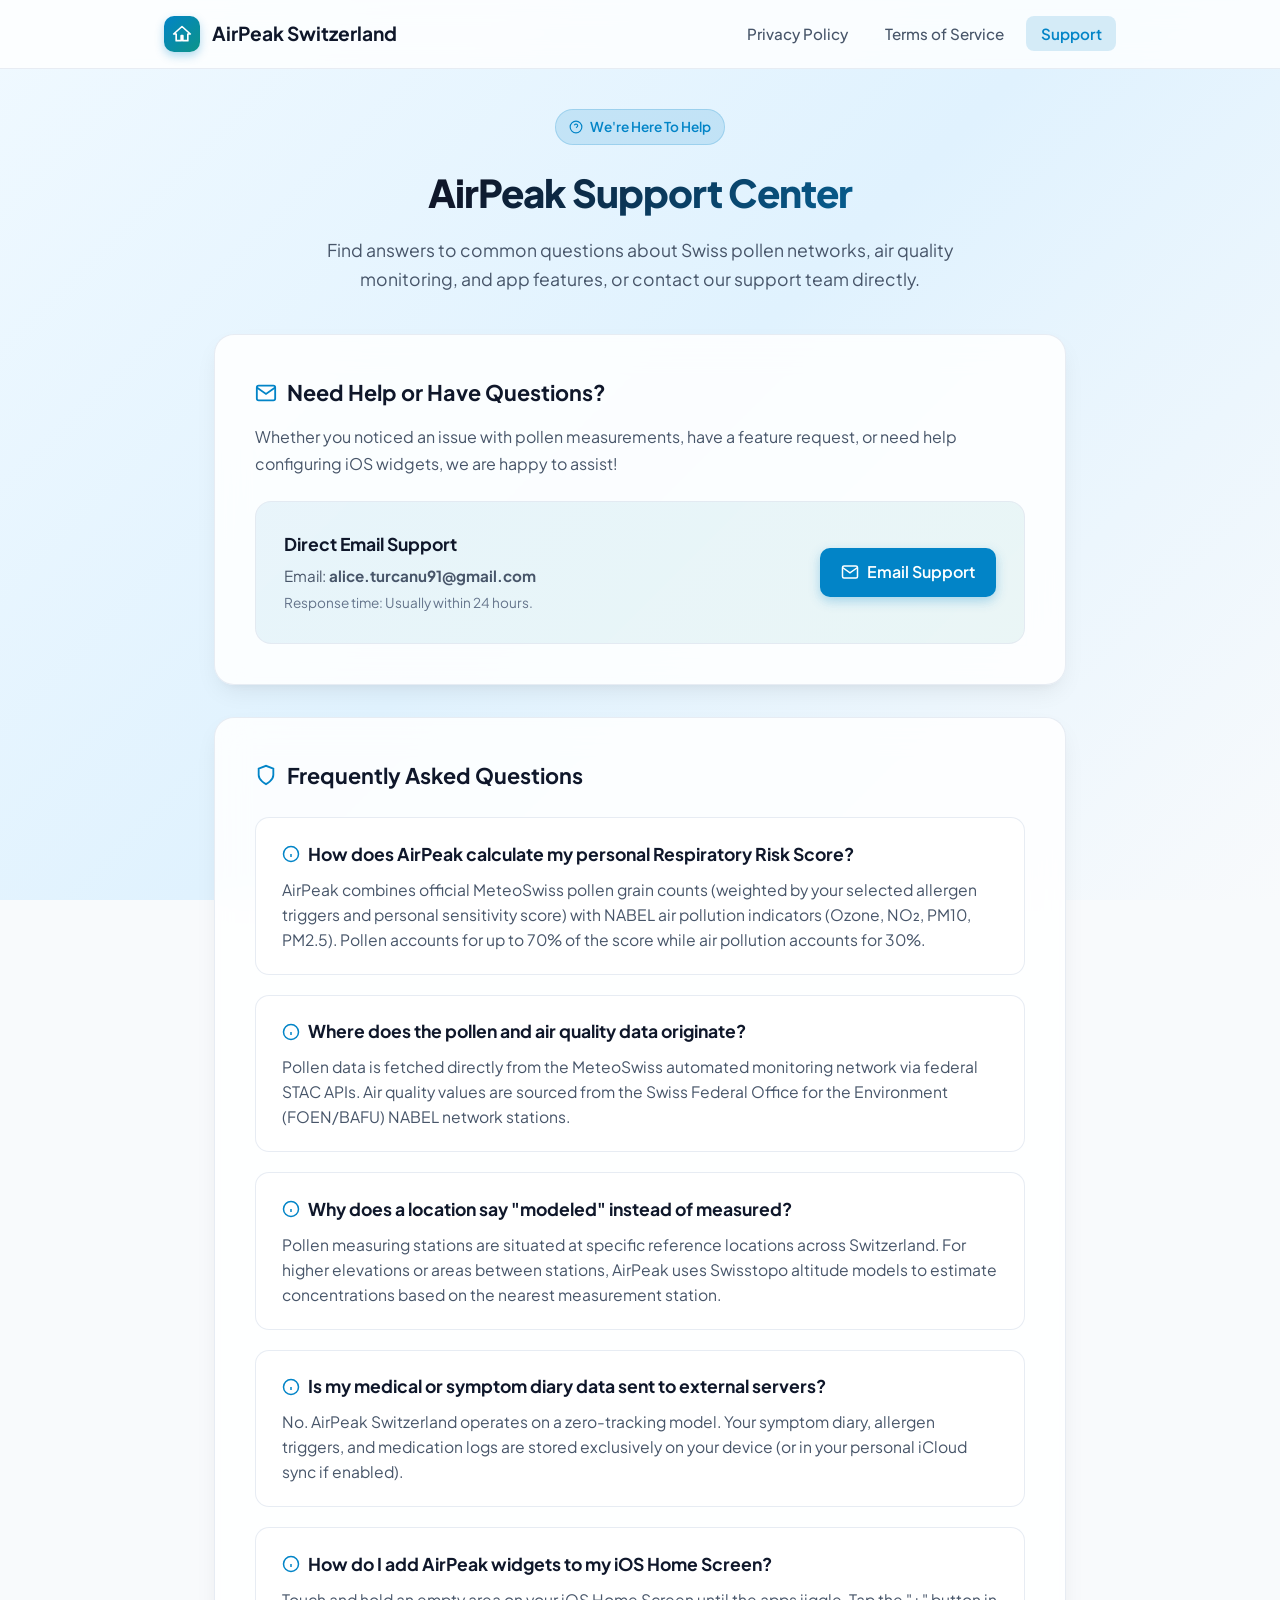
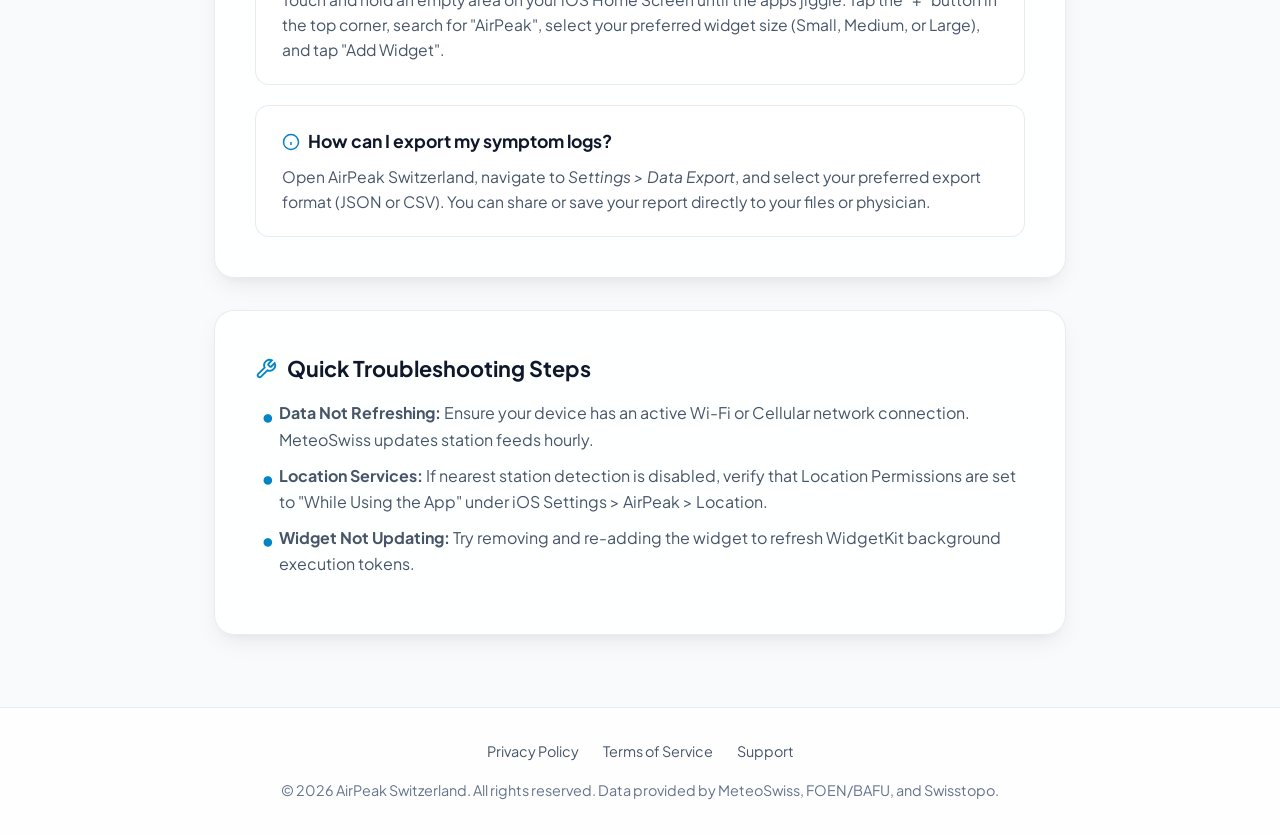
==== support.html @ 3ea510e7 "Add files via upload" ====
<!DOCTYPE html>
<html lang="en">
<head>
  <meta charset="UTF-8">
  <meta name="viewport" content="width=device-width, initial-scale=1.0">
  <title>Support Center - AirPeak Switzerland</title>
  <meta name="description" content="Get support for AirPeak Switzerland. FAQs, troubleshooting guides, pollen data information, and direct contact with the developer.">
  <link rel="stylesheet" href="styles.css">
  <link rel="preconnect" href="https://fonts.googleapis.com">
  <link rel="preconnect" href="https://fonts.gstatic.com" crossorigin>
  <link href="https://fonts.googleapis.com/css2?family=Plus+Jakarta+Sans:wght@400;500;600;700;800&display=swap" rel="stylesheet">
</head>
<body>

  <header>
    <div class="nav-container">
      <a href="privacy.html" class="brand">
        <div class="brand-icon">
          <svg viewBox="0 0 24 24">
            <path d="M12 3L2 12h3v8h6v-6h2v6h6v-8h3L12 3z"/>
          </svg>
        </div>
        <span>AirPeak Switzerland</span>
      </a>
      <nav>
        <ul class="nav-links">
          <li><a href="privacy.html">Privacy Policy</a></li>
          <li><a href="terms.html">Terms of Service</a></li>
          <li><a href="support.html" class="active">Support</a></li>
        </ul>
      </nav>
    </div>
  </header>

  <main>
    <section class="hero-section">
      <div class="badge">
        <svg viewBox="0 0 24 24" fill="none" stroke="currentColor" stroke-width="2">
          <circle cx="12" cy="12" r="10"/>
          <path d="M9.09 9a3 3 0 0 1 5.83 1c0 2-3 3-3 3"/>
          <line x1="12" y1="17" x2="12.01" y2="17"/>
        </svg>
        We're Here To Help
      </div>
      <h1 class="hero-title">AirPeak Support Center</h1>
      <p class="hero-subtitle">Find answers to common questions about Swiss pollen networks, air quality monitoring, and app features, or contact our support team directly.</p>
    </section>

    <!-- Direct Contact Card -->
    <div class="content-card">
      <div class="section-block">
        <h2>
          <svg viewBox="0 0 24 24" fill="none" stroke="currentColor" stroke-width="2">
            <path d="M4 4h16c1.1 0 2 .9 2 2v12c0 1.1-.9 2-2 2H4c-1.1 0-2-.9-2-2V6c0-1.1.9-2 2-2z"/>
            <polyline points="22,6 12,13 2,6"/>
          </svg>
          Need Help or Have Questions?
        </h2>
        <p>Whether you noticed an issue with pollen measurements, have a feature request, or need help configuring iOS widgets, we are happy to assist!</p>
        
        <div class="contact-card">
          <div class="contact-info">
            <h3>Direct Email Support</h3>
            <p>Email: <strong>alice.turcanu91@gmail.com</strong></p>
            <p style="font-size: 0.85rem; color: var(--text-subtle); margin-top: 0.25rem;">Response time: Usually within 24 hours.</p>
          </div>
          <a href="mailto:alice.turcanu91@gmail.com?subject=AirPeak%20Switzerland%20Support%20Request" class="contact-btn">
            <svg viewBox="0 0 24 24">
              <path d="M4 4h16c1.1 0 2 .9 2 2v12c0 1.1-.9 2-2 2H4c-1.1 0-2-.9-2-2V6c0-1.1.9-2 2-2z"/>
              <polyline points="22,6 12,13 2,6"/>
            </svg>
            Email Support
          </a>
        </div>
      </div>
    </div>

    <!-- FAQ Section -->
    <div class="content-card">
      <div class="section-block">
        <h2>
          <svg viewBox="0 0 24 24" fill="none" stroke="currentColor" stroke-width="2">
            <path d="M12 22s8-4 8-10V5l-8-3-8 3v7c0 6 8 10 8 10z"/>
          </svg>
          Frequently Asked Questions
        </h2>

        <div class="faq-grid">
          <div class="faq-item">
            <div class="faq-question">
              <svg viewBox="0 0 24 24" fill="none" stroke="currentColor" stroke-width="2">
                <circle cx="12" cy="12" r="10"/>
                <line x1="12" y1="16" x2="12" y2="12"/>
                <line x1="12" y1="8" x2="12.01" y2="8"/>
              </svg>
              How does AirPeak calculate my personal Respiratory Risk Score?
            </div>
            <div class="faq-answer">
              AirPeak combines official MeteoSwiss pollen grain counts (weighted by your selected allergen triggers and personal sensitivity score) with NABEL air pollution indicators (Ozone, NO₂, PM10, PM2.5). Pollen accounts for up to 70% of the score while air pollution accounts for 30%.
            </div>
          </div>

          <div class="faq-item">
            <div class="faq-question">
              <svg viewBox="0 0 24 24" fill="none" stroke="currentColor" stroke-width="2">
                <circle cx="12" cy="12" r="10"/>
                <line x1="12" y1="16" x2="12" y2="12"/>
                <line x1="12" y1="8" x2="12.01" y2="8"/>
              </svg>
              Where does the pollen and air quality data originate?
            </div>
            <div class="faq-answer">
              Pollen data is fetched directly from the MeteoSwiss automated monitoring network via federal STAC APIs. Air quality values are sourced from the Swiss Federal Office for the Environment (FOEN/BAFU) NABEL network stations.
            </div>
          </div>

          <div class="faq-item">
            <div class="faq-question">
              <svg viewBox="0 0 24 24" fill="none" stroke="currentColor" stroke-width="2">
                <circle cx="12" cy="12" r="10"/>
                <line x1="12" y1="16" x2="12" y2="12"/>
                <line x1="12" y1="8" x2="12.01" y2="8"/>
              </svg>
              Why does a location say "modeled" instead of measured?
            </div>
            <div class="faq-answer">
              Pollen measuring stations are situated at specific reference locations across Switzerland. For higher elevations or areas between stations, AirPeak uses Swisstopo altitude models to estimate concentrations based on the nearest measurement station.
            </div>
          </div>

          <div class="faq-item">
            <div class="faq-question">
              <svg viewBox="0 0 24 24" fill="none" stroke="currentColor" stroke-width="2">
                <circle cx="12" cy="12" r="10"/>
                <line x1="12" y1="16" x2="12" y2="12"/>
                <line x1="12" y1="8" x2="12.01" y2="8"/>
              </svg>
              Is my medical or symptom diary data sent to external servers?
            </div>
            <div class="faq-answer">
              No. AirPeak Switzerland operates on a zero-tracking model. Your symptom diary, allergen triggers, and medication logs are stored exclusively on your device (or in your personal iCloud sync if enabled).
            </div>
          </div>

          <div class="faq-item">
            <div class="faq-question">
              <svg viewBox="0 0 24 24" fill="none" stroke="currentColor" stroke-width="2">
                <circle cx="12" cy="12" r="10"/>
                <line x1="12" y1="16" x2="12" y2="12"/>
                <line x1="12" y1="8" x2="12.01" y2="8"/>
              </svg>
              How do I add AirPeak widgets to my iOS Home Screen?
            </div>
            <div class="faq-answer">
              Touch and hold an empty area on your iOS Home Screen until the apps jiggle. Tap the "+" button in the top corner, search for "AirPeak", select your preferred widget size (Small, Medium, or Large), and tap "Add Widget".
            </div>
          </div>

          <div class="faq-item">
            <div class="faq-question">
              <svg viewBox="0 0 24 24" fill="none" stroke="currentColor" stroke-width="2">
                <circle cx="12" cy="12" r="10"/>
                <line x1="12" y1="16" x2="12" y2="12"/>
                <line x1="12" y1="8" x2="12.01" y2="8"/>
              </svg>
              How can I export my symptom logs?
            </div>
            <div class="faq-answer">
              Open AirPeak Switzerland, navigate to <em>Settings &gt; Data Export</em>, and select your preferred export format (JSON or CSV). You can share or save your report directly to your files or physician.
            </div>
          </div>
        </div>
      </div>
    </div>

    <!-- Troubleshooting Guide -->
    <div class="content-card">
      <div class="section-block">
        <h2>
          <svg viewBox="0 0 24 24" fill="none" stroke="currentColor" stroke-width="2">
            <path d="M14.7 6.3a1 1 0 0 0 0 1.4l1.6 1.6a1 1 0 0 0 1.4 0l3.77-3.77a6 6 0 0 1-7.94 7.94l-6.91 6.91a2.12 2.12 0 0 1-3-3l6.91-6.91a6 6 0 0 1 7.94-7.94l-3.76 3.76z"/>
          </svg>
          Quick Troubleshooting Steps
        </h2>
        <ul>
          <li><strong>Data Not Refreshing:</strong> Ensure your device has an active Wi-Fi or Cellular network connection. MeteoSwiss updates station feeds hourly.</li>
          <li><strong>Location Services:</strong> If nearest station detection is disabled, verify that Location Permissions are set to "While Using the App" under iOS Settings &gt; AirPeak &gt; Location.</li>
          <li><strong>Widget Not Updating:</strong> Try removing and re-adding the widget to refresh WidgetKit background execution tokens.</li>
        </ul>
      </div>
    </div>
  </main>

  <footer>
    <div class="footer-container">
      <div class="footer-links">
        <a href="privacy.html">Privacy Policy</a>
        <a href="terms.html">Terms of Service</a>
        <a href="support.html">Support</a>
      </div>
      <p>&copy; 2026 AirPeak Switzerland. All rights reserved. Data provided by MeteoSwiss, FOEN/BAFU, and Swisstopo.</p>
    </div>
  </footer>

</body>
</html>
---- styles.css ----
/* AirPeak Switzerland - Web Document Styles */

:root {
  --font-family: 'Plus Jakarta Sans', -apple-system, BlinkMacSystemFont, 'Segoe UI', Roboto, Helvetica, Arial, sans-serif;
  
  /* Color Palette - Light Mode */
  --bg-color: #f8fafc;
  --bg-gradient: linear-gradient(135deg, #f0f9ff 0%, #e0f2fe 50%, #f8fafc 100%);
  --card-bg: rgba(255, 255, 255, 0.85);
  --card-border: rgba(226, 232, 240, 0.8);
  --text-main: #0f172a;
  --text-muted: #475569;
  --text-subtle: #64748b;
  
  /* Accents */
  --primary: #0284c7;
  --primary-hover: #0369a1;
  --primary-glow: rgba(2, 132, 199, 0.15);
  --accent-teal: #0d9488;
  --accent-green: #10b981;
  --header-bg: rgba(255, 255, 255, 0.8);

  /* Shadows */
  --shadow-sm: 0 1px 2px 0 rgba(0, 0, 0, 0.05);
  --shadow-md: 0 4px 6px -1px rgba(0, 0, 0, 0.07), 0 2px 4px -2px rgba(0, 0, 0, 0.05);
  --shadow-lg: 0 10px 25px -5px rgba(0, 0, 0, 0.08), 0 8px 10px -6px rgba(0, 0, 0, 0.04);
}

@media (prefers-color-scheme: dark) {
  :root {
    --bg-color: #0b1329;
    --bg-gradient: linear-gradient(135deg, #0b1329 0%, #0f172a 60%, #1e293b 100%);
    --card-bg: rgba(30, 41, 59, 0.75);
    --card-border: rgba(51, 65, 85, 0.7);
    --text-main: #f8fafc;
    --text-muted: #cbd5e1;
    --text-subtle: #94a3b8;
    
    --primary: #38bdf8;
    --primary-hover: #7dd3fc;
    --primary-glow: rgba(56, 189, 248, 0.15);
    --accent-teal: #2dd4bf;
    --accent-green: #34d399;
    --header-bg: rgba(15, 23, 42, 0.8);

    --shadow-sm: 0 1px 2px 0 rgba(0, 0, 0, 0.3);
    --shadow-md: 0 4px 6px -1px rgba(0, 0, 0, 0.4);
    --shadow-lg: 0 10px 25px -5px rgba(0, 0, 0, 0.5);
  }
}

* {
  box-sizing: border-box;
  margin: 0;
  padding: 0;
}

body {
  font-family: var(--font-family);
  background: var(--bg-color);
  background-image: var(--bg-gradient);
  background-attachment: fixed;
  color: var(--text-main);
  line-height: 1.65;
  min-height: 100vh;
  display: flex;
  flex-direction: column;
}

/* Header & Nav */
header {
  position: sticky;
  top: 0;
  z-index: 100;
  backdrop-filter: blur(12px);
  -webkit-backdrop-filter: blur(12px);
  background-color: var(--header-bg);
  border-bottom: 1px solid var(--card-border);
  transition: all 0.3s ease;
}

.nav-container {
  max-width: 1000px;
  margin: 0 auto;
  padding: 1rem 1.5rem;
  display: flex;
  justify-content: space-between;
  align-items: center;
}

.brand {
  display: flex;
  align-items: center;
  gap: 0.75rem;
  text-decoration: none;
  color: var(--text-main);
  font-weight: 700;
  font-size: 1.2rem;
}

.brand-icon {
  width: 36px;
  height: 36px;
  background: linear-gradient(135deg, #0284c7, #0d9488);
  border-radius: 10px;
  display: flex;
  align-items: center;
  justify-content: center;
  color: white;
  box-shadow: 0 4px 10px rgba(2, 132, 199, 0.3);
}

.brand-icon svg {
  width: 20px;
  height: 20px;
  fill: none;
  stroke: currentColor;
  stroke-width: 2;
  stroke-linecap: round;
  stroke-linejoin: round;
}

.nav-links {
  display: flex;
  gap: 0.5rem;
  list-style: none;
}

.nav-links a {
  text-decoration: none;
  color: var(--text-muted);
  font-weight: 500;
  font-size: 0.95rem;
  padding: 0.5rem 0.9rem;
  border-radius: 8px;
  transition: all 0.2s ease;
}

.nav-links a:hover {
  color: var(--primary);
  background: var(--primary-glow);
}

.nav-links a.active {
  color: var(--primary);
  background: var(--primary-glow);
  font-weight: 600;
}

/* Container */
main {
  flex: 1;
  max-width: 900px;
  width: 100%;
  margin: 2.5rem auto;
  padding: 0 1.5rem;
}

/* Page Header */
.hero-section {
  text-align: center;
  margin-bottom: 2.5rem;
  animation: fadeIn 0.6s ease-out;
}

.badge {
  display: inline-flex;
  align-items: center;
  gap: 0.4rem;
  padding: 0.35rem 0.85rem;
  background: var(--primary-glow);
  color: var(--primary);
  border-radius: 50px;
  font-size: 0.85rem;
  font-weight: 600;
  margin-bottom: 1rem;
  border: 1px solid rgba(2, 132, 199, 0.2);
}

.badge svg {
  width: 14px;
  height: 14px;
}

.hero-title {
  font-size: 2.4rem;
  font-weight: 800;
  letter-spacing: -0.025em;
  margin-bottom: 0.75rem;
  background: linear-gradient(135deg, var(--text-main) 30%, var(--primary));
  -webkit-background-clip: text;
  -webkit-text-fill-color: transparent;
}

.hero-subtitle {
  color: var(--text-muted);
  font-size: 1.1rem;
  max-width: 650px;
  margin: 0 auto;
}

/* Card Content */
.content-card {
  background: var(--card-bg);
  backdrop-filter: blur(16px);
  -webkit-backdrop-filter: blur(16px);
  border: 1px solid var(--card-border);
  border-radius: 20px;
  padding: 2.5rem;
  box-shadow: var(--shadow-lg);
  margin-bottom: 2rem;
  animation: slideUp 0.6s ease-out;
}

.section-block {
  margin-bottom: 2rem;
}

.section-block:last-child {
  margin-bottom: 0;
}

.section-block h2 {
  font-size: 1.35rem;
  font-weight: 700;
  color: var(--text-main);
  margin-bottom: 0.85rem;
  display: flex;
  align-items: center;
  gap: 0.6rem;
}

.section-block h2 svg {
  width: 22px;
  height: 22px;
  color: var(--primary);
  flex-shrink: 0;
}

.section-block p {
  color: var(--text-muted);
  font-size: 1rem;
  margin-bottom: 0.85rem;
}

.section-block p:last-child {
  margin-bottom: 0;
}

.section-block ul {
  list-style-type: none;
  margin: 0.75rem 0 1rem 0;
}

.section-block li {
  color: var(--text-muted);
  position: relative;
  padding-left: 1.5rem;
  margin-bottom: 0.6rem;
}

.section-block li::before {
  content: "•";
  color: var(--primary);
  font-weight: bold;
  font-size: 1.3rem;
  position: absolute;
  left: 0.4rem;
  top: -0.1rem;
}

/* Highlights Box */
.highlight-box {
  background: var(--primary-glow);
  border-left: 4px solid var(--primary);
  padding: 1.25rem 1.5rem;
  border-radius: 0 12px 12px 0;
  margin: 1.25rem 0;
}

.highlight-box p {
  color: var(--text-main);
  font-weight: 500;
  margin: 0;
}

/* Contact Card */
.contact-card {
  background: linear-gradient(135deg, rgba(2, 132, 199, 0.08) 0%, rgba(13, 148, 136, 0.08) 100%);
  border: 1px solid var(--card-border);
  border-radius: 16px;
  padding: 1.75rem;
  display: flex;
  align-items: center;
  justify-content: space-between;
  gap: 1.5rem;
  flex-wrap: wrap;
  margin-top: 1.5rem;
}

.contact-info h3 {
  font-size: 1.1rem;
  font-weight: 700;
  margin-bottom: 0.25rem;
}

.contact-info p {
  font-size: 0.95rem;
  color: var(--text-muted);
  margin: 0;
}

.contact-btn {
  display: inline-flex;
  align-items: center;
  gap: 0.5rem;
  background: var(--primary);
  color: white !important;
  font-weight: 600;
  padding: 0.7rem 1.3rem;
  border-radius: 10px;
  text-decoration: none;
  transition: all 0.2s ease;
  box-shadow: 0 4px 12px rgba(2, 132, 199, 0.3);
}

.contact-btn:hover {
  background: var(--primary-hover);
  transform: translateY(-1px);
  box-shadow: 0 6px 16px rgba(2, 132, 199, 0.4);
}

.contact-btn svg {
  width: 18px;
  height: 18px;
  fill: none;
  stroke: currentColor;
  stroke-width: 2;
}

/* FAQ Accordion */
.faq-grid {
  display: grid;
  gap: 1.25rem;
  margin-top: 1.5rem;
}

.faq-item {
  background: var(--card-bg);
  border: 1px solid var(--card-border);
  border-radius: 14px;
  padding: 1.35rem 1.6rem;
  transition: all 0.2s ease;
}

.faq-item:hover {
  border-color: var(--primary);
  box-shadow: var(--shadow-md);
}

.faq-question {
  font-size: 1.1rem;
  font-weight: 700;
  color: var(--text-main);
  margin-bottom: 0.5rem;
  display: flex;
  align-items: center;
  gap: 0.5rem;
}

.faq-question svg {
  width: 18px;
  height: 18px;
  color: var(--primary);
  flex-shrink: 0;
}

.faq-answer {
  color: var(--text-muted);
  font-size: 0.98rem;
  line-height: 1.6;
}

/* Footer */
footer {
  border-top: 1px solid var(--card-border);
  background-color: var(--header-bg);
  padding: 2rem 1.5rem;
  text-align: center;
  color: var(--text-subtle);
  font-size: 0.9rem;
  backdrop-filter: blur(12px);
  -webkit-backdrop-filter: blur(12px);
}

.footer-container {
  max-width: 1000px;
  margin: 0 auto;
  display: flex;
  flex-direction: column;
  align-items: center;
  gap: 1rem;
}

.footer-links {
  display: flex;
  gap: 1.5rem;
}

.footer-links a {
  color: var(--text-muted);
  text-decoration: none;
  transition: color 0.2s ease;
}

.footer-links a:hover {
  color: var(--primary);
}

/* Animations */
@keyframes fadeIn {
  from { opacity: 0; transform: translateY(-10px); }
  to { opacity: 1; transform: translateY(0); }
}

@keyframes slideUp {
  from { opacity: 0; transform: translateY(15px); }
  to { opacity: 1; transform: translateY(0); }
}

@media (max-width: 640px) {
  .nav-container {
    flex-direction: column;
    gap: 1rem;
  }
  .hero-title {
    font-size: 1.8rem;
  }
  .content-card {
    padding: 1.5rem;
  }
  .contact-card {
    flex-direction: column;
    align-items: flex-start;
  }
}
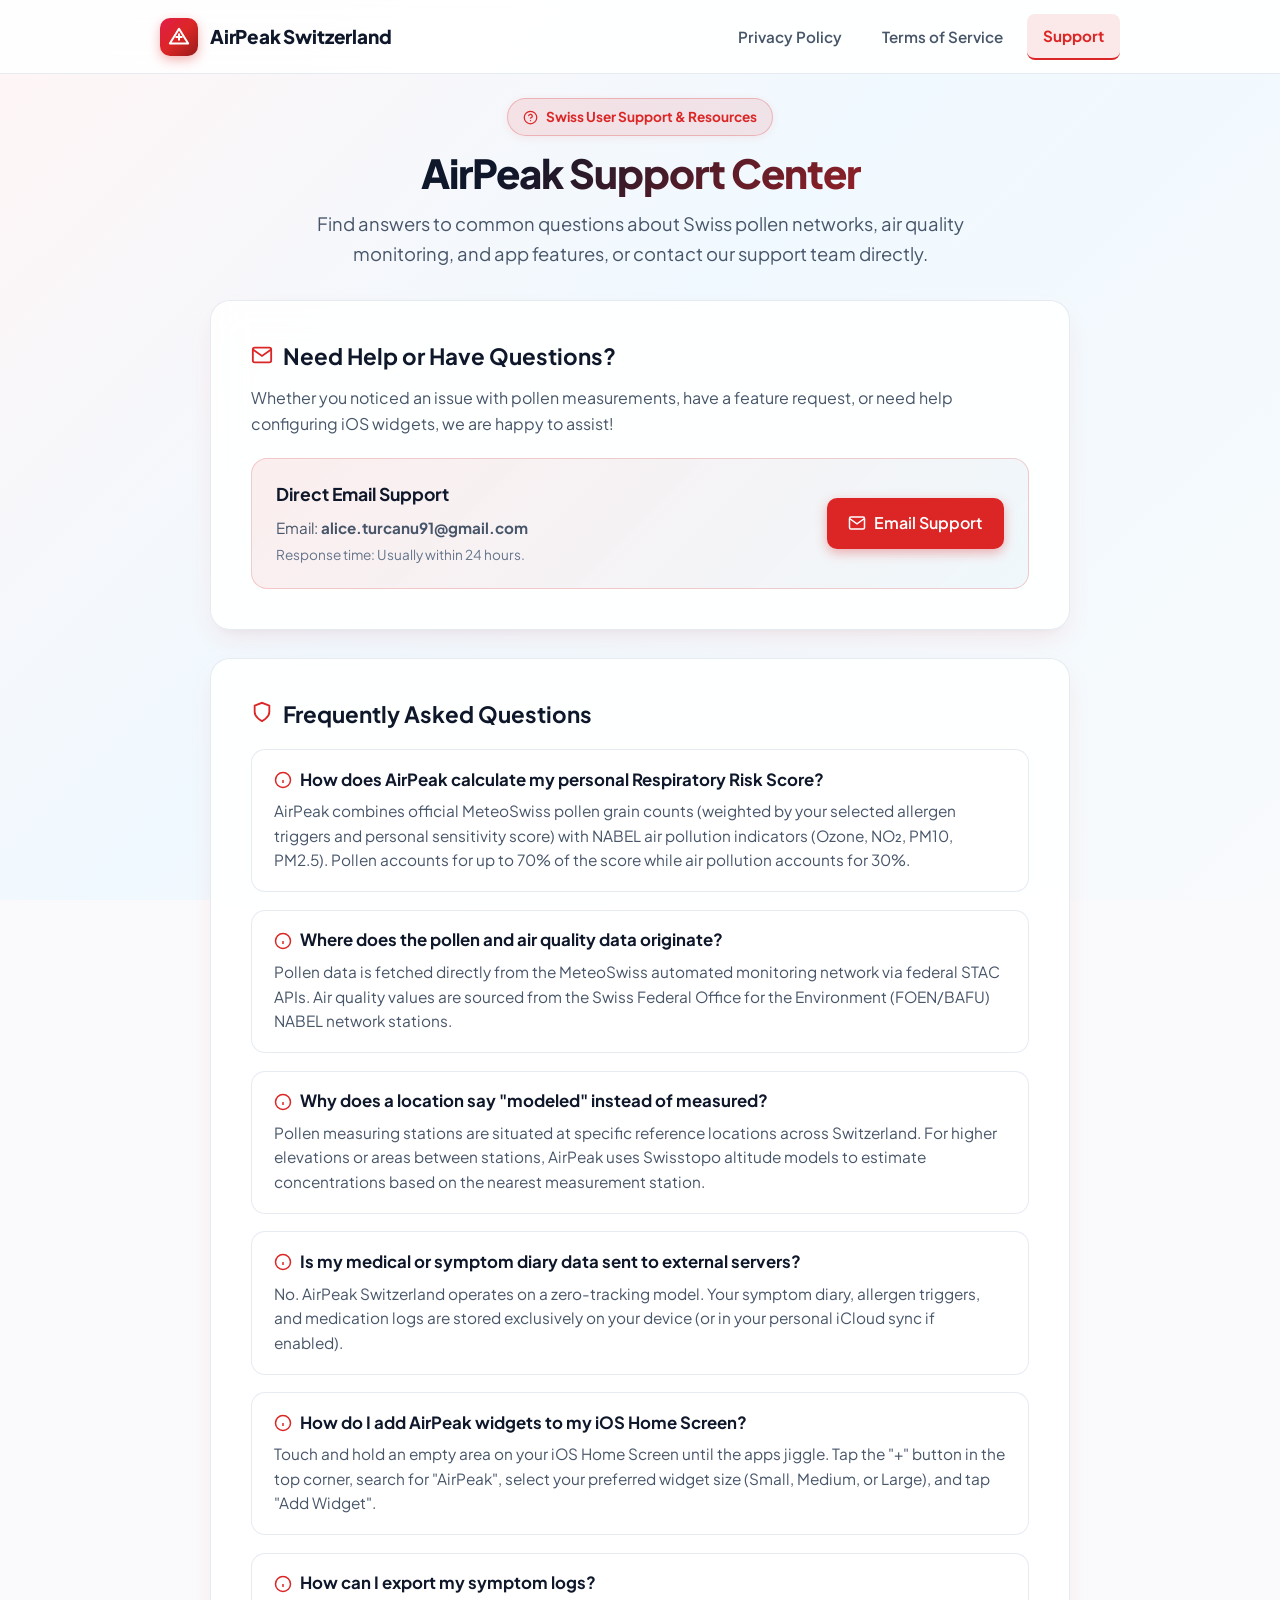
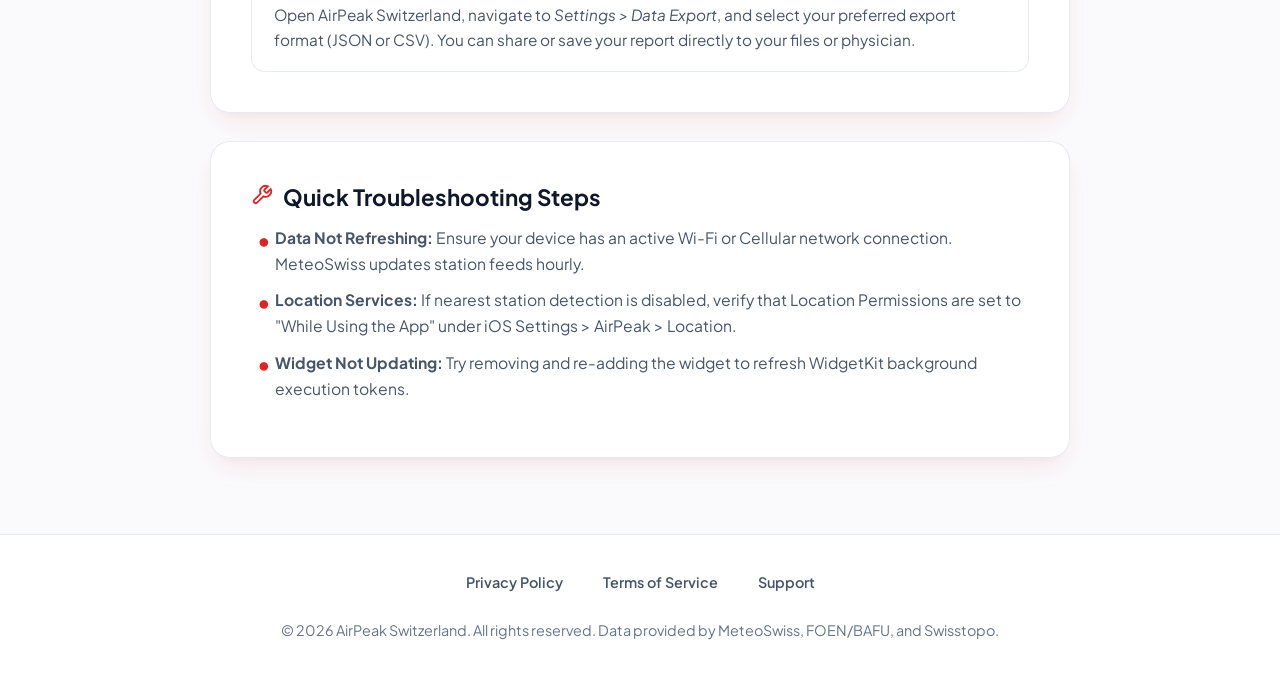
==== commit 99753055: "Update legal HTMLs and terms/privacy/support" ====
--- a/support.html
+++ b/support.html
@@ -14,16 +14,24 @@
 
   <header>
     <div class="nav-container">
-      <a href="privacy.html" class="brand">
+      <a href="index.html" class="brand">
         <div class="brand-icon">
-          <svg viewBox="0 0 24 24">
-            <path d="M12 3L2 12h3v8h6v-6h2v6h6v-8h3L12 3z"/>
+          <svg viewBox="0 0 24 24" fill="none" stroke="white" stroke-width="2.2" stroke-linecap="round" stroke-linejoin="round">
+            <path d="M12 3L2 19h20L12 3z"/>
+            <path d="M12 9v6M9 12h6"/>
           </svg>
         </div>
         <span>AirPeak Switzerland</span>
       </a>
+      <button class="mobile-toggle" id="mobile-toggle" aria-label="Toggle navigation menu">
+        <svg viewBox="0 0 24 24">
+          <line x1="3" y1="12" x2="21" y2="12"/>
+          <line x1="3" y1="6" x2="21" y2="6"/>
+          <line x1="3" y1="18" x2="21" y2="18"/>
+        </svg>
+      </button>
       <nav>
-        <ul class="nav-links">
+        <ul class="nav-links" id="nav-links">
           <li><a href="privacy.html">Privacy Policy</a></li>
           <li><a href="terms.html">Terms of Service</a></li>
           <li><a href="support.html" class="active">Support</a></li>
@@ -35,12 +43,12 @@
   <main>
     <section class="hero-section">
       <div class="badge">
-        <svg viewBox="0 0 24 24" fill="none" stroke="currentColor" stroke-width="2">
+        <svg viewBox="0 0 24 24" fill="none" stroke="currentColor" stroke-width="2" stroke-linecap="round" stroke-linejoin="round">
           <circle cx="12" cy="12" r="10"/>
           <path d="M9.09 9a3 3 0 0 1 5.83 1c0 2-3 3-3 3"/>
           <line x1="12" y1="17" x2="12.01" y2="17"/>
         </svg>
-        We're Here To Help
+        Swiss User Support & Resources
       </div>
       <h1 class="hero-title">AirPeak Support Center</h1>
       <p class="hero-subtitle">Find answers to common questions about Swiss pollen networks, air quality monitoring, and app features, or contact our support team directly.</p>
@@ -202,5 +210,14 @@
     </div>
   </footer>
 
+  <script>
+    const toggleBtn = document.getElementById('mobile-toggle');
+    const navLinks = document.getElementById('nav-links');
+    if (toggleBtn && navLinks) {
+      toggleBtn.addEventListener('click', () => {
+        navLinks.classList.toggle('open');
+      });
+    }
+  </script>
 </body>
 </html>
--- a/styles.css
+++ b/styles.css
@@ -3,56 +3,72 @@
 :root {
   --font-family: 'Plus Jakarta Sans', -apple-system, BlinkMacSystemFont, 'Segoe UI', Roboto, Helvetica, Arial, sans-serif;
   
-  /* Color Palette - Light Mode */
-  --bg-color: #f8fafc;
-  --bg-gradient: linear-gradient(135deg, #f0f9ff 0%, #e0f2fe 50%, #f8fafc 100%);
-  --card-bg: rgba(255, 255, 255, 0.85);
-  --card-border: rgba(226, 232, 240, 0.8);
+  /* Swiss Color Palette - Light Mode */
+  --swiss-red: #dc2626;
+  --swiss-red-dark: #b91c1c;
+  --swiss-red-light: #ef4444;
+  --alpine-sky: #0284c7;
+
+  --bg-color: #fafafc;
+  --bg-gradient: linear-gradient(135deg, #fff5f5 0%, #f0f9ff 45%, #f8fafc 100%);
+  --card-bg: rgba(255, 255, 255, 0.88);
+  --card-border: rgba(226, 232, 240, 0.85);
   --text-main: #0f172a;
   --text-muted: #475569;
   --text-subtle: #64748b;
   
   /* Accents */
-  --primary: #0284c7;
-  --primary-hover: #0369a1;
-  --primary-glow: rgba(2, 132, 199, 0.15);
+  --primary: #dc2626;
+  --primary-hover: #b91c1c;
+  --primary-glow: rgba(220, 38, 38, 0.10);
   --accent-teal: #0d9488;
-  --accent-green: #10b981;
-  --header-bg: rgba(255, 255, 255, 0.8);
+  --accent-blue: #0284c7;
+  --header-bg: rgba(255, 255, 255, 0.90);
 
   /* Shadows */
-  --shadow-sm: 0 1px 2px 0 rgba(0, 0, 0, 0.05);
-  --shadow-md: 0 4px 6px -1px rgba(0, 0, 0, 0.07), 0 2px 4px -2px rgba(0, 0, 0, 0.05);
-  --shadow-lg: 0 10px 25px -5px rgba(0, 0, 0, 0.08), 0 8px 10px -6px rgba(0, 0, 0, 0.04);
+  --shadow-sm: 0 1px 3px 0 rgba(220, 38, 38, 0.04), 0 1px 2px -1px rgba(0, 0, 0, 0.05);
+  --shadow-md: 0 4px 12px -2px rgba(220, 38, 38, 0.08), 0 2px 4px -2px rgba(0, 0, 0, 0.05);
+  --shadow-lg: 0 12px 28px -6px rgba(220, 38, 38, 0.10), 0 8px 10px -6px rgba(0, 0, 0, 0.04);
 }
 
 @media (prefers-color-scheme: dark) {
   :root {
-    --bg-color: #0b1329;
-    --bg-gradient: linear-gradient(135deg, #0b1329 0%, #0f172a 60%, #1e293b 100%);
-    --card-bg: rgba(30, 41, 59, 0.75);
-    --card-border: rgba(51, 65, 85, 0.7);
+    --swiss-red: #ef4444;
+    --swiss-red-dark: #dc2626;
+    --swiss-red-light: #f87171;
+    --alpine-sky: #38bdf8;
+
+    --bg-color: #0d1117;
+    --bg-gradient: linear-gradient(135deg, #180b0e 0%, #0f172a 55%, #1e1b2e 100%);
+    --card-bg: rgba(30, 41, 59, 0.82);
+    --card-border: rgba(51, 65, 85, 0.75);
     --text-main: #f8fafc;
     --text-muted: #cbd5e1;
     --text-subtle: #94a3b8;
     
-    --primary: #38bdf8;
-    --primary-hover: #7dd3fc;
-    --primary-glow: rgba(56, 189, 248, 0.15);
+    --primary: #ef4444;
+    --primary-hover: #f87171;
+    --primary-glow: rgba(239, 68, 68, 0.16);
     --accent-teal: #2dd4bf;
-    --accent-green: #34d399;
-    --header-bg: rgba(15, 23, 42, 0.8);
-
-    --shadow-sm: 0 1px 2px 0 rgba(0, 0, 0, 0.3);
-    --shadow-md: 0 4px 6px -1px rgba(0, 0, 0, 0.4);
-    --shadow-lg: 0 10px 25px -5px rgba(0, 0, 0, 0.5);
-  }
-}
-
-* {
+    --accent-blue: #38bdf8;
+    --header-bg: rgba(15, 23, 42, 0.92);
+
+    --shadow-sm: 0 1px 3px 0 rgba(0, 0, 0, 0.4);
+    --shadow-md: 0 4px 12px -2px rgba(0, 0, 0, 0.5);
+    --shadow-lg: 0 12px 28px -6px rgba(0, 0, 0, 0.6);
+  }
+}
+
+*, *::before, *::after {
   box-sizing: border-box;
   margin: 0;
   padding: 0;
+}
+
+html {
+  font-size: 16px;
+  scroll-behavior: smooth;
+  -webkit-text-size-adjust: 100%;
 }
 
 body {
@@ -65,27 +81,30 @@
   min-height: 100vh;
   display: flex;
   flex-direction: column;
-}
-
-/* Header & Nav */
+  overflow-x: hidden;
+  word-break: break-word;
+  overflow-wrap: anywhere;
+}
+
+/* Header & Navigation */
 header {
   position: sticky;
   top: 0;
   z-index: 100;
-  backdrop-filter: blur(12px);
-  -webkit-backdrop-filter: blur(12px);
+  backdrop-filter: blur(16px);
+  -webkit-backdrop-filter: blur(16px);
   background-color: var(--header-bg);
   border-bottom: 1px solid var(--card-border);
-  transition: all 0.3s ease;
 }
 
 .nav-container {
   max-width: 1000px;
   margin: 0 auto;
-  padding: 1rem 1.5rem;
+  padding: 0.85rem 1.25rem;
   display: flex;
   justify-content: space-between;
   align-items: center;
+  position: relative;
 }
 
 .brand {
@@ -94,46 +113,74 @@
   gap: 0.75rem;
   text-decoration: none;
   color: var(--text-main);
-  font-weight: 700;
-  font-size: 1.2rem;
+  font-weight: 800;
+  font-size: 1.18rem;
+  min-height: 44px;
+  letter-spacing: -0.01em;
 }
 
 .brand-icon {
-  width: 36px;
-  height: 36px;
-  background: linear-gradient(135deg, #0284c7, #0d9488);
+  width: 38px;
+  height: 38px;
+  background: linear-gradient(135deg, #e11d48 0%, #dc2626 50%, #991b1b 100%);
   border-radius: 10px;
   display: flex;
   align-items: center;
   justify-content: center;
   color: white;
-  box-shadow: 0 4px 10px rgba(2, 132, 199, 0.3);
+  box-shadow: 0 4px 12px rgba(220, 38, 38, 0.35);
+  flex-shrink: 0;
 }
 
 .brand-icon svg {
-  width: 20px;
-  height: 20px;
+  width: 22px;
+  height: 22px;
+}
+
+/* Mobile Menu Toggle Button */
+.mobile-toggle {
+  display: none;
+  background: transparent;
+  border: 1px solid var(--card-border);
+  border-radius: 8px;
+  padding: 0.5rem;
+  color: var(--text-main);
+  cursor: pointer;
+  min-width: 44px;
+  min-height: 44px;
+  align-items: center;
+  justify-content: center;
+}
+
+.mobile-toggle svg {
+  width: 24px;
+  height: 24px;
+  stroke: currentColor;
   fill: none;
-  stroke: currentColor;
   stroke-width: 2;
   stroke-linecap: round;
   stroke-linejoin: round;
 }
 
+/* Nav links list */
 .nav-links {
   display: flex;
   gap: 0.5rem;
   list-style: none;
+  align-items: center;
 }
 
 .nav-links a {
   text-decoration: none;
   color: var(--text-muted);
-  font-weight: 500;
+  font-weight: 600;
   font-size: 0.95rem;
-  padding: 0.5rem 0.9rem;
+  padding: 0.6rem 1rem;
   border-radius: 8px;
   transition: all 0.2s ease;
+  display: inline-flex;
+  align-items: center;
+  min-height: 44px;
 }
 
 .nav-links a:hover {
@@ -144,59 +191,64 @@
 .nav-links a.active {
   color: var(--primary);
   background: var(--primary-glow);
-  font-weight: 600;
-}
-
-/* Container */
+  font-weight: 700;
+  border-bottom: 2px solid var(--primary);
+}
+
+/* Main Layout */
 main {
   flex: 1;
   max-width: 900px;
   width: 100%;
-  margin: 2.5rem auto;
-  padding: 0 1.5rem;
-}
-
-/* Page Header */
+  margin: 1.5rem auto 3rem auto;
+  padding: 0 1.25rem;
+}
+
+/* Page Hero Header */
 .hero-section {
   text-align: center;
-  margin-bottom: 2.5rem;
-  animation: fadeIn 0.6s ease-out;
+  margin-bottom: 2rem;
+  animation: fadeIn 0.5s ease-out;
 }
 
 .badge {
   display: inline-flex;
   align-items: center;
-  gap: 0.4rem;
-  padding: 0.35rem 0.85rem;
+  gap: 0.45rem;
+  padding: 0.4rem 0.95rem;
   background: var(--primary-glow);
   color: var(--primary);
   border-radius: 50px;
   font-size: 0.85rem;
-  font-weight: 600;
-  margin-bottom: 1rem;
-  border: 1px solid rgba(2, 132, 199, 0.2);
+  font-weight: 700;
+  margin-bottom: 0.85rem;
+  border: 1px solid rgba(220, 38, 38, 0.25);
+  box-shadow: 0 2px 8px rgba(220, 38, 38, 0.08);
 }
 
 .badge svg {
-  width: 14px;
-  height: 14px;
+  width: 15px;
+  height: 15px;
+  flex-shrink: 0;
 }
 
 .hero-title {
-  font-size: 2.4rem;
+  font-size: clamp(1.75rem, 5vw, 2.5rem);
   font-weight: 800;
   letter-spacing: -0.025em;
+  line-height: 1.2;
   margin-bottom: 0.75rem;
-  background: linear-gradient(135deg, var(--text-main) 30%, var(--primary));
+  background: linear-gradient(135deg, var(--text-main) 35%, var(--swiss-red) 100%);
   -webkit-background-clip: text;
   -webkit-text-fill-color: transparent;
 }
 
 .hero-subtitle {
   color: var(--text-muted);
-  font-size: 1.1rem;
+  font-size: clamp(0.98rem, 2.5vw, 1.15rem);
   max-width: 650px;
   margin: 0 auto;
+  line-height: 1.6;
 }
 
 /* Card Content */
@@ -206,10 +258,10 @@
   -webkit-backdrop-filter: blur(16px);
   border: 1px solid var(--card-border);
   border-radius: 20px;
-  padding: 2.5rem;
+  padding: clamp(1.25rem, 4vw, 2.5rem);
   box-shadow: var(--shadow-lg);
-  margin-bottom: 2rem;
-  animation: slideUp 0.6s ease-out;
+  margin-bottom: 1.75rem;
+  animation: slideUp 0.5s ease-out;
 }
 
 .section-block {
@@ -221,13 +273,14 @@
 }
 
 .section-block h2 {
-  font-size: 1.35rem;
+  font-size: clamp(1.15rem, 3.5vw, 1.4rem);
   font-weight: 700;
   color: var(--text-main);
   margin-bottom: 0.85rem;
   display: flex;
-  align-items: center;
+  align-items: flex-start;
   gap: 0.6rem;
+  line-height: 1.35;
 }
 
 .section-block h2 svg {
@@ -235,6 +288,7 @@
   height: 22px;
   color: var(--primary);
   flex-shrink: 0;
+  margin-top: 0.15rem;
 }
 
 .section-block p {
@@ -256,7 +310,8 @@
   color: var(--text-muted);
   position: relative;
   padding-left: 1.5rem;
-  margin-bottom: 0.6rem;
+  margin-bottom: 0.65rem;
+  font-size: 0.98rem;
 }
 
 .section-block li::before {
@@ -266,14 +321,14 @@
   font-size: 1.3rem;
   position: absolute;
   left: 0.4rem;
-  top: -0.1rem;
+  top: -0.15rem;
 }
 
 /* Highlights Box */
 .highlight-box {
   background: var(--primary-glow);
   border-left: 4px solid var(--primary);
-  padding: 1.25rem 1.5rem;
+  padding: 1.1rem 1.25rem;
   border-radius: 0 12px 12px 0;
   margin: 1.25rem 0;
 }
@@ -282,26 +337,113 @@
   color: var(--text-main);
   font-weight: 500;
   margin: 0;
+  font-size: 0.98rem;
+}
+
+/* Cards Grid for Index Landing Page */
+.cards-grid {
+  display: grid;
+  grid-template-columns: repeat(auto-fit, minmax(260px, 1fr));
+  gap: 1.25rem;
+  margin-top: 1.5rem;
+}
+
+.nav-card {
+  background: var(--card-bg);
+  border: 1px solid var(--card-border);
+  border-radius: 16px;
+  padding: 1.5rem;
+  text-decoration: none;
+  color: var(--text-main);
+  transition: all 0.2s ease;
+  display: flex;
+  flex-direction: column;
+  box-shadow: var(--shadow-sm);
+}
+
+.nav-card:hover {
+  transform: translateY(-3px);
+  border-color: var(--primary);
+  box-shadow: var(--shadow-md);
+}
+
+.nav-card-icon {
+  width: 46px;
+  height: 46px;
+  background: var(--primary-glow);
+  color: var(--primary);
+  border-radius: 12px;
+  display: flex;
+  align-items: center;
+  justify-content: center;
+  margin-bottom: 1rem;
+}
+
+.nav-card-icon svg {
+  width: 24px;
+  height: 24px;
+  stroke: currentColor;
+  fill: none;
+  stroke-width: 2;
+}
+
+.nav-card h3 {
+  font-size: 1.2rem;
+  font-weight: 700;
+  margin-bottom: 0.5rem;
+}
+
+.nav-card p {
+  color: var(--text-muted);
+  font-size: 0.93rem;
+  flex: 1;
+}
+
+.nav-card-link {
+  display: inline-flex;
+  align-items: center;
+  gap: 0.35rem;
+  color: var(--primary);
+  font-weight: 700;
+  font-size: 0.9rem;
+  margin-top: 1rem;
+}
+
+.nav-card-link svg {
+  width: 16px;
+  height: 16px;
+  fill: none;
+  stroke: currentColor;
+  stroke-width: 2;
+  transition: transform 0.2s ease;
+}
+
+.nav-card:hover .nav-card-link svg {
+  transform: translateX(4px);
 }
 
 /* Contact Card */
 .contact-card {
-  background: linear-gradient(135deg, rgba(2, 132, 199, 0.08) 0%, rgba(13, 148, 136, 0.08) 100%);
-  border: 1px solid var(--card-border);
+  background: linear-gradient(135deg, rgba(220, 38, 38, 0.08) 0%, rgba(2, 132, 199, 0.06) 100%);
+  border: 1px solid rgba(220, 38, 38, 0.2);
   border-radius: 16px;
-  padding: 1.75rem;
+  padding: 1.35rem 1.5rem;
   display: flex;
   align-items: center;
   justify-content: space-between;
-  gap: 1.5rem;
-  flex-wrap: wrap;
-  margin-top: 1.5rem;
+  gap: 1.25rem;
+  margin-top: 1.25rem;
+}
+
+.contact-info {
+  flex: 1;
+  min-width: 200px;
 }
 
 .contact-info h3 {
   font-size: 1.1rem;
   font-weight: 700;
-  margin-bottom: 0.25rem;
+  margin-bottom: 0.35rem;
 }
 
 .contact-info p {
@@ -313,21 +455,24 @@
 .contact-btn {
   display: inline-flex;
   align-items: center;
+  justify-content: center;
   gap: 0.5rem;
-  background: var(--primary);
+  background: var(--swiss-red);
   color: white !important;
   font-weight: 600;
-  padding: 0.7rem 1.3rem;
+  padding: 0.75rem 1.35rem;
   border-radius: 10px;
   text-decoration: none;
   transition: all 0.2s ease;
-  box-shadow: 0 4px 12px rgba(2, 132, 199, 0.3);
+  box-shadow: 0 4px 12px rgba(220, 38, 38, 0.35);
+  min-height: 44px;
+  white-space: nowrap;
 }
 
 .contact-btn:hover {
-  background: var(--primary-hover);
+  background: var(--swiss-red-dark);
   transform: translateY(-1px);
-  box-shadow: 0 6px 16px rgba(2, 132, 199, 0.4);
+  box-shadow: 0 6px 16px rgba(220, 38, 38, 0.45);
 }
 
 .contact-btn svg {
@@ -336,20 +481,21 @@
   fill: none;
   stroke: currentColor;
   stroke-width: 2;
-}
-
-/* FAQ Accordion */
+  flex-shrink: 0;
+}
+
+/* FAQ Items */
 .faq-grid {
   display: grid;
-  gap: 1.25rem;
-  margin-top: 1.5rem;
+  gap: 1.1rem;
+  margin-top: 1.25rem;
 }
 
 .faq-item {
   background: var(--card-bg);
   border: 1px solid var(--card-border);
   border-radius: 14px;
-  padding: 1.35rem 1.6rem;
+  padding: 1.15rem 1.35rem;
   transition: all 0.2s ease;
 }
 
@@ -359,13 +505,14 @@
 }
 
 .faq-question {
-  font-size: 1.1rem;
+  font-size: 1.05rem;
   font-weight: 700;
   color: var(--text-main);
   margin-bottom: 0.5rem;
   display: flex;
-  align-items: center;
+  align-items: flex-start;
   gap: 0.5rem;
+  line-height: 1.35;
 }
 
 .faq-question svg {
@@ -373,11 +520,12 @@
   height: 18px;
   color: var(--primary);
   flex-shrink: 0;
+  margin-top: 0.15rem;
 }
 
 .faq-answer {
   color: var(--text-muted);
-  font-size: 0.98rem;
+  font-size: 0.96rem;
   line-height: 1.6;
 }
 
@@ -385,7 +533,7 @@
 footer {
   border-top: 1px solid var(--card-border);
   background-color: var(--header-bg);
-  padding: 2rem 1.5rem;
+  padding: 2rem 1.25rem;
   text-align: center;
   color: var(--text-subtle);
   font-size: 0.9rem;
@@ -399,18 +547,22 @@
   display: flex;
   flex-direction: column;
   align-items: center;
-  gap: 1rem;
+  gap: 1.25rem;
 }
 
 .footer-links {
   display: flex;
-  gap: 1.5rem;
+  flex-wrap: wrap;
+  justify-content: center;
+  gap: 1rem 1.5rem;
 }
 
 .footer-links a {
   color: var(--text-muted);
   text-decoration: none;
+  font-weight: 600;
   transition: color 0.2s ease;
+  padding: 0.25rem 0.5rem;
 }
 
 .footer-links a:hover {
@@ -419,28 +571,57 @@
 
 /* Animations */
 @keyframes fadeIn {
-  from { opacity: 0; transform: translateY(-10px); }
+  from { opacity: 0; transform: translateY(-8px); }
   to { opacity: 1; transform: translateY(0); }
 }
 
 @keyframes slideUp {
-  from { opacity: 0; transform: translateY(15px); }
+  from { opacity: 0; transform: translateY(12px); }
   to { opacity: 1; transform: translateY(0); }
 }
 
-@media (max-width: 640px) {
-  .nav-container {
+/* Mobile & Responsive Rules */
+@media (max-width: 768px) {
+  .mobile-toggle {
+    display: inline-flex;
+  }
+
+  .nav-links {
+    display: none;
+    position: absolute;
+    top: 100%;
+    left: 0;
+    right: 0;
+    background-color: var(--header-bg);
+    border-bottom: 1px solid var(--card-border);
     flex-direction: column;
-    gap: 1rem;
-  }
-  .hero-title {
-    font-size: 1.8rem;
-  }
-  .content-card {
-    padding: 1.5rem;
-  }
+    padding: 0.75rem 1.25rem;
+    gap: 0.5rem;
+    box-shadow: var(--shadow-lg);
+    backdrop-filter: blur(16px);
+    -webkit-backdrop-filter: blur(16px);
+  }
+
+  .nav-links.open {
+    display: flex;
+  }
+
+  .nav-links li {
+    width: 100%;
+  }
+
+  .nav-links a {
+    width: 100%;
+    padding: 0.75rem 1rem;
+  }
+
   .contact-card {
     flex-direction: column;
-    align-items: flex-start;
-  }
-}
+    align-items: stretch;
+    text-align: left;
+  }
+
+  .contact-btn {
+    width: 100%;
+  }
+}
